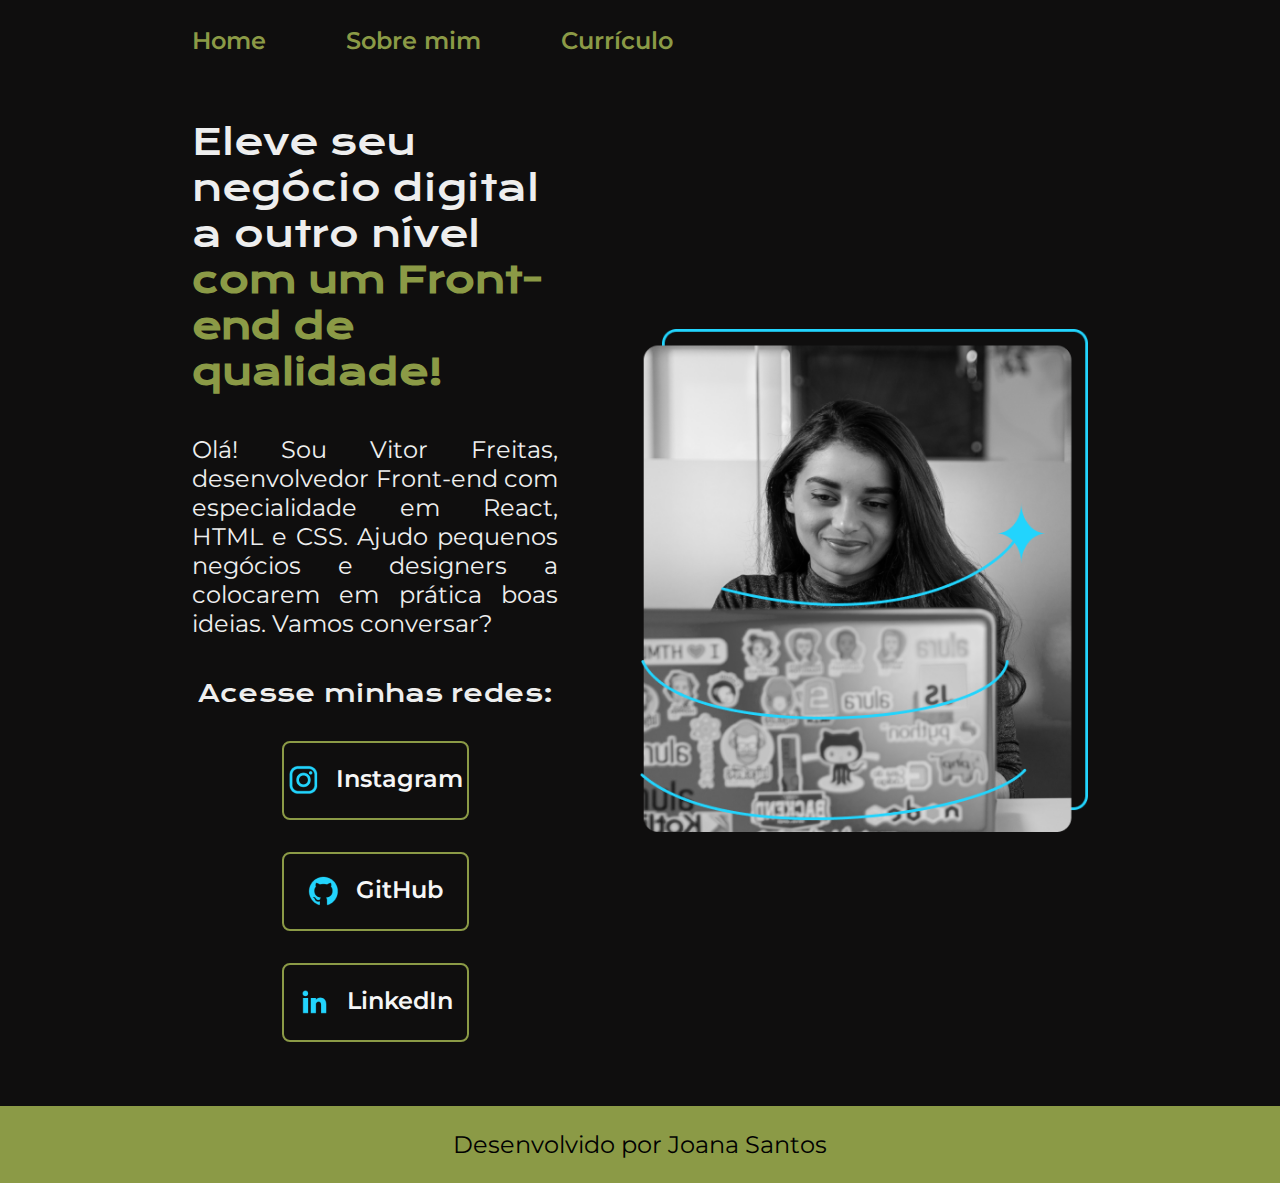
==== index.html @ 1932bcab "first commit" ====
<!DOCTYPE html>
<html lang="pt-bt">
<head>
    <meta charset="UTF-8">
    <meta http-equiv="X-UA-Compatible" content="IE=edge">
    <meta name="viewport" content="width=device-width, initial-scale=1.0">
    <title>Meu Portfólio</title>
    <link rel="stylesheet" href="normalize.css">
    <link rel="stylesheet" href="./styles/style.css">
</head>
<body>
    <header class="cabecalho">
        <nav class="cabecalho__menu">
            <a class="cabecalho__menu__link" href="index.html">Home</a>
            <a class="cabecalho__menu__link" href="about.html">Sobre mim</a>
            <a class="cabecalho__menu__link" href="curriculo.html">Currículo</a>


        </nav>
    </header>
    <main class="apresentacao">
        
        <section class="apresentacao__conteudo">
            <h1 class="apresentacao__conteudo__titulo">Eleve seu negócio digital a outro nível <strong class="titulo">com um Front-end de qualidade!</strong></h1>
            <p class="apresentacao__conteudo__texto">Olá! Sou Vitor Freitas, desenvolvedor Front-end com especialidade em React, HTML e CSS. Ajudo pequenos negócios e designers a colocarem em prática boas ideias. Vamos conversar?</p>
            <div class="apresentacao__links">
                <h2 class="apresentacao__links__subtitulo">Acesse minhas redes:</h2>

                <a class="apresentacao__links__link" href="https://www.instagram.com/vitor.lfreitas/" target="_blank" rel="noopener noreferrer">
                    <img src="assets/instagram.png" alt="Foto do Ícone do Instagram">
                    Instagram
                </a>

                <a class="apresentacao__links__link apresentacao__links__link__git" href="https://github.com/vitorlfreitas" target="_blank" rel="noopener noreferrer">
                    <img src="./assets/github.png" alt="Foto do Ícone do Github">
                    GitHub
                </a>

                <a class="apresentacao__links__link" href="https://github.com/vitorlfreitas" target="_blank" rel="noopener noreferrer">
                    <img src="assets/linkedin.png" alt="Foto do Ícone do LinkedIn">
                    LinkedIn
                </a>
            </div>
        </section>
        
        <img class="apresentacao__imagem" src="./assets/Imagem.png" alt="Foto do Vitor Freitas programando">
    </main>
    <footer class="rodape">
        <p>Desenvolvido por Joana Santos</p>
    </footer>
</body>
</html>
---- styles/style.css ----
@import url('https://fonts.googleapis.com/css2?family=Krona+One&family=Montserrat:wght@400;600&display=swap');

* {
    margin: 0;
    padding: 0;
    text-decoration: none;
}
:root {
    /* Definindo Cores */
    --background: #0f0e0e;
    --cor-destaque: #8b9a46;
    --cor-titulo: #eee;
    --cor-paragrafo: #eee;
    --cor-rodape: #010101;
    --cor-sombra: rgba(0, 0, 0, 0.25);
    --cor-hover: #541212;
    /* Fonts */
    --font-titulo: 'Krona One', sans-serif;
    --font-paragrafo: 'Montserrat', sans-serif;
}

body {
    box-sizing: border-box;
    background-color: var(--background);
    color: var(--cor-titulo);
}
.cabecalho {
    padding: 2% 0% 0% 15%;
}
.cabecalho__menu {
    display: flex;
    gap: 80px;
}
.cabecalho__menu__link {
    font-family: var(--font-paragrafo);
    font-size: 1.5rem;
    font-weight: 600;
    color: var(--cor-destaque);
}
.cabecalho__menu__link:hover {
    color: var(--cor-hover);
    transition-duration: 0.4s;
}
.apresentacao {
    padding: 5% 15%;
    display: flex;
    align-items: center;
    justify-content: space-between;
    gap: 82px;
}
.apresentacao__conteudo {
    width: 50%;
    display: flex;
    flex-direction: column;
    gap: 40px;
}
.apresentacao__conteudo__titulo {
    font-family: var(--font-titulo);
    text-shadow: 0px 4px 4px 0px var(--cor-sombra);
    font-size: 2.25rem;
    font-style: normal;
    font-weight: 400;
}
.apresentacao__conteudo__subtitulo {
    font-family: var(--font-titulo);
    text-shadow: 0px 4px 4px 0px var(--cor-sombra);
    font-size: 1.87rem;
    font-style: normal;
    font-weight: 400;
    border-bottom: 4px solid var(--cor-destaque);
}
.titulo {
    color: var(--cor-destaque);
}
.apresentacao__conteudo__texto {
    font-family: var(--font-paragrafo);
    font-size: 1.5rem;
    font-style: normal;
    font-weight: 400;
    text-align: justify;
}
.apresentacao__links {
    display: flex;
    flex-direction: column;
    justify-content: space-between;
    align-items: center;
    gap: 32px;
}
.apresentacao__links__subtitulo {
    font-family: var(--font-titulo);
    font-weight: 400;
    font-size: 1.5rem;
}
.apresentacao__links__link {
    display: flex;
    justify-content: center;
    gap: 16px;

    width: 50%;
    border: 2px solid var(--cor-destaque);
    border-radius: 8px;
    padding: 21.5px 0;

    text-align: center;
    font-family: var(--font-paragrafo);
    font-size: 1.5rem;
    font-weight: 600;

    color: #f6f6f6;
    
}
.apresentacao__links__link:hover {
    background-color: var(--cor-hover);
    box-shadow: 0px 0px 8px 0px var(--cor-hover);
    transition-duration: 0.6s;

}
.apresentacao__imagem {
    width: 50%;
}

.rodape {
    background-color: var(--cor-destaque);
    color: var(--cor-rodape);
    padding: 24px;

    text-align: center;
    font-family: var(--font-paragrafo);
    font-size: 1.5rem;
    font-weight: 400;
}

@media (max-width: 1200px)
{
    .cabecalho {
        padding: 10%;
    }
    .cabecalho__menu {
        justify-content: center;
    }
    .apresentacao {
        flex-direction: column-reverse;
        padding: 5%;
    }
    .apresentacao__conteudo {
        width: auto;
    }

    
}
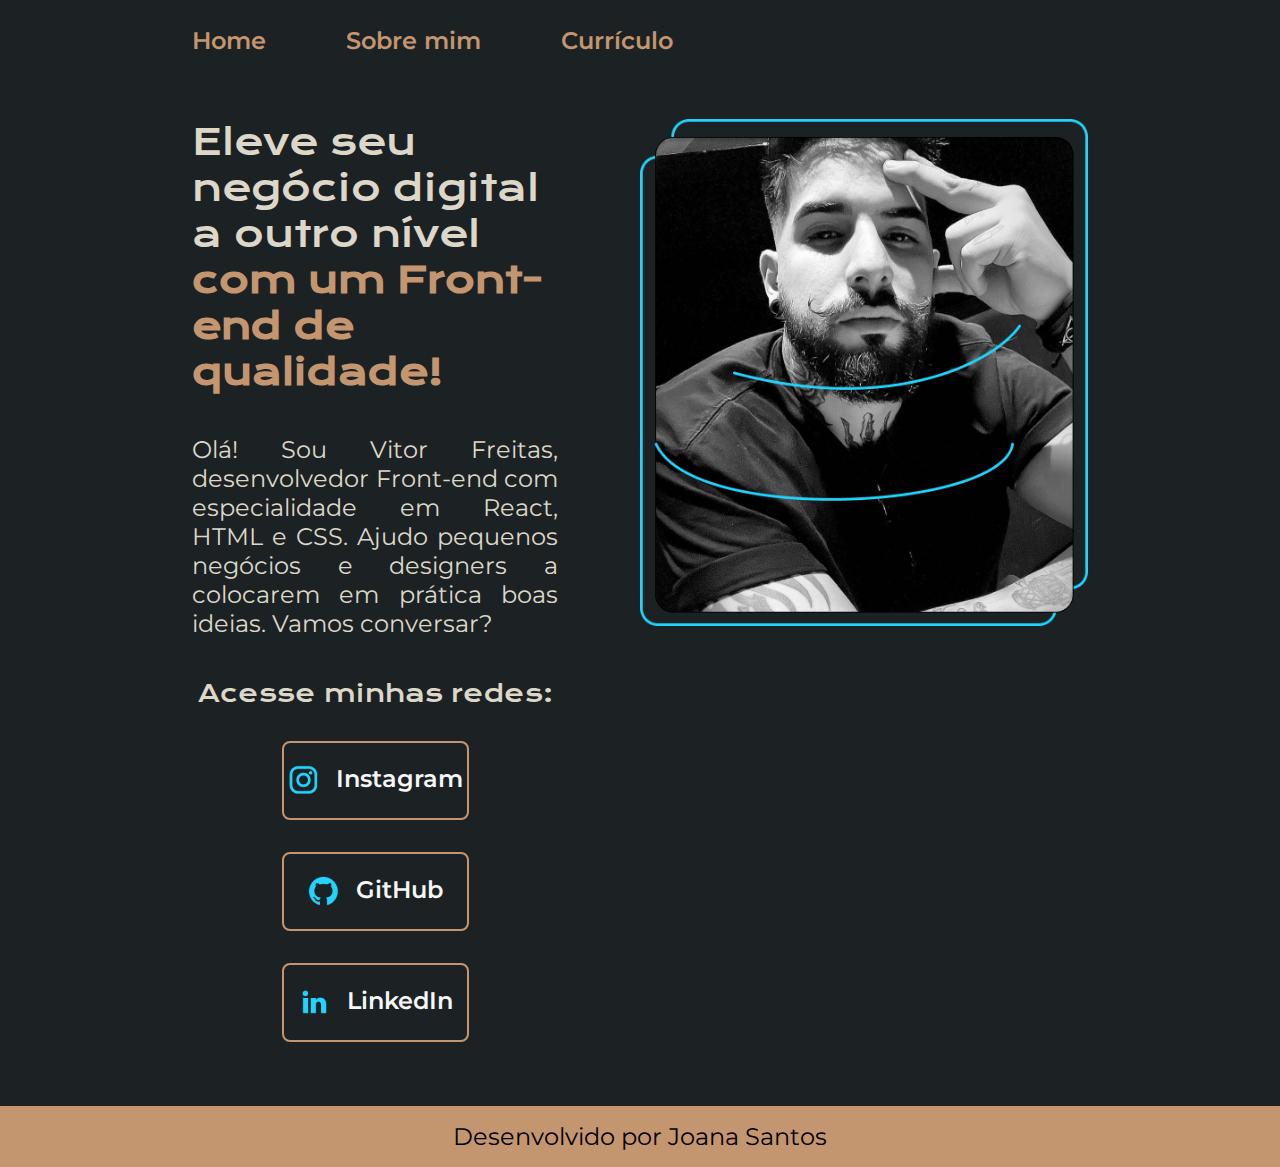
==== commit 75cb366e: "fix bugs and responsiviness" ====
--- a/index.html
+++ b/index.html
@@ -36,14 +36,14 @@
                     GitHub
                 </a>
 
-                <a class="apresentacao__links__link" href="https://github.com/vitorlfreitas" target="_blank" rel="noopener noreferrer">
+                <a class="apresentacao__links__link" href="https://www.linkedin.com/in/vitorlucfreitas/" target="_blank" rel="noopener noreferrer">
                     <img src="assets/linkedin.png" alt="Foto do Ícone do LinkedIn">
                     LinkedIn
                 </a>
             </div>
         </section>
         
-        <img class="apresentacao__imagem" src="./assets/Imagem.png" alt="Foto do Vitor Freitas programando">
+        <img class="apresentacao__imagem" src="./assets/eu.png" alt="Foto do Vitor Freitas">
     </main>
     <footer class="rodape">
         <p>Desenvolvido por Joana Santos</p>
--- a/styles/style.css
+++ b/styles/style.css
@@ -7,10 +7,10 @@
 }
 :root {
     /* Definindo Cores */
-    --background: #0f0e0e;
-    --cor-destaque: #8b9a46;
-    --cor-titulo: #eee;
-    --cor-paragrafo: #eee;
+    --background: #1c2224;
+    --cor-destaque: #c49670;
+    --cor-titulo: #DCD7C9;
+    --cor-paragrafo: #DCD7C9;
     --cor-rodape: #010101;
     --cor-sombra: rgba(0, 0, 0, 0.25);
     --cor-hover: #541212;
@@ -122,22 +122,32 @@
 .rodape {
     background-color: var(--cor-destaque);
     color: var(--cor-rodape);
-    padding: 24px;
+    padding: 16px;
 
     text-align: center;
     font-family: var(--font-paragrafo);
     font-size: 1.5rem;
     font-weight: 400;
 }
+@media (max-width: 1800px) 
+{
+    .apresentacao__imagem {
+        width: 50%;
+        align-self: flex-start;
+    }
+}
 
 @media (max-width: 1200px)
 {
     .cabecalho {
-        padding: 10%;
+        padding: 8%;
     }
     .cabecalho__menu {
         justify-content: center;
     }
+    .cabecalho__menu__link {
+        font-size: 2.2rem;
+    } 
     .apresentacao {
         flex-direction: column-reverse;
         padding: 5%;
@@ -145,6 +155,58 @@
     .apresentacao__conteudo {
         width: auto;
     }
-
+    .apresentacao__imagem {
+        width: 60%;
+        margin: auto;
+    }
+    .rodape {
+        font-size: 1.2rem;
+        padding: 10px;
+    }
+}
+
+@media (max-width: 900px)
+{
+    .cabecalho {
+        padding: 6%;
+    }
+    .cabecalho__menu__link {
+        font-size: 1.8rem;
+    } 
+}
+@media (max-width: 630px) 
+{
+    .cabecalho__menu__link {
+        font-size: 1.4rem;
+    } 
+    .cabecalho__menu {
+        gap: 35px;
+    }
+}
+@media (max-width: 580px) 
+{
+    .cabecalho__menu__link {
+        font-size: 1.1rem;
+    } 
+    .cabecalho__menu {
+        gap: 50px;
+    }
+}
     
-}
+@media (max-width: 470px) 
+{
+    .cabecalho {
+        padding: 4% 5% 2% 5%;
+    }
+    .cabecalho__menu {
+        gap: 50px;
+    }
+    .cabecalho__menu__link {
+        font-size: 1.0rem;
+    }
+    .apresentacao__imagem {
+        width: 75%;
+    }
+}
+
+
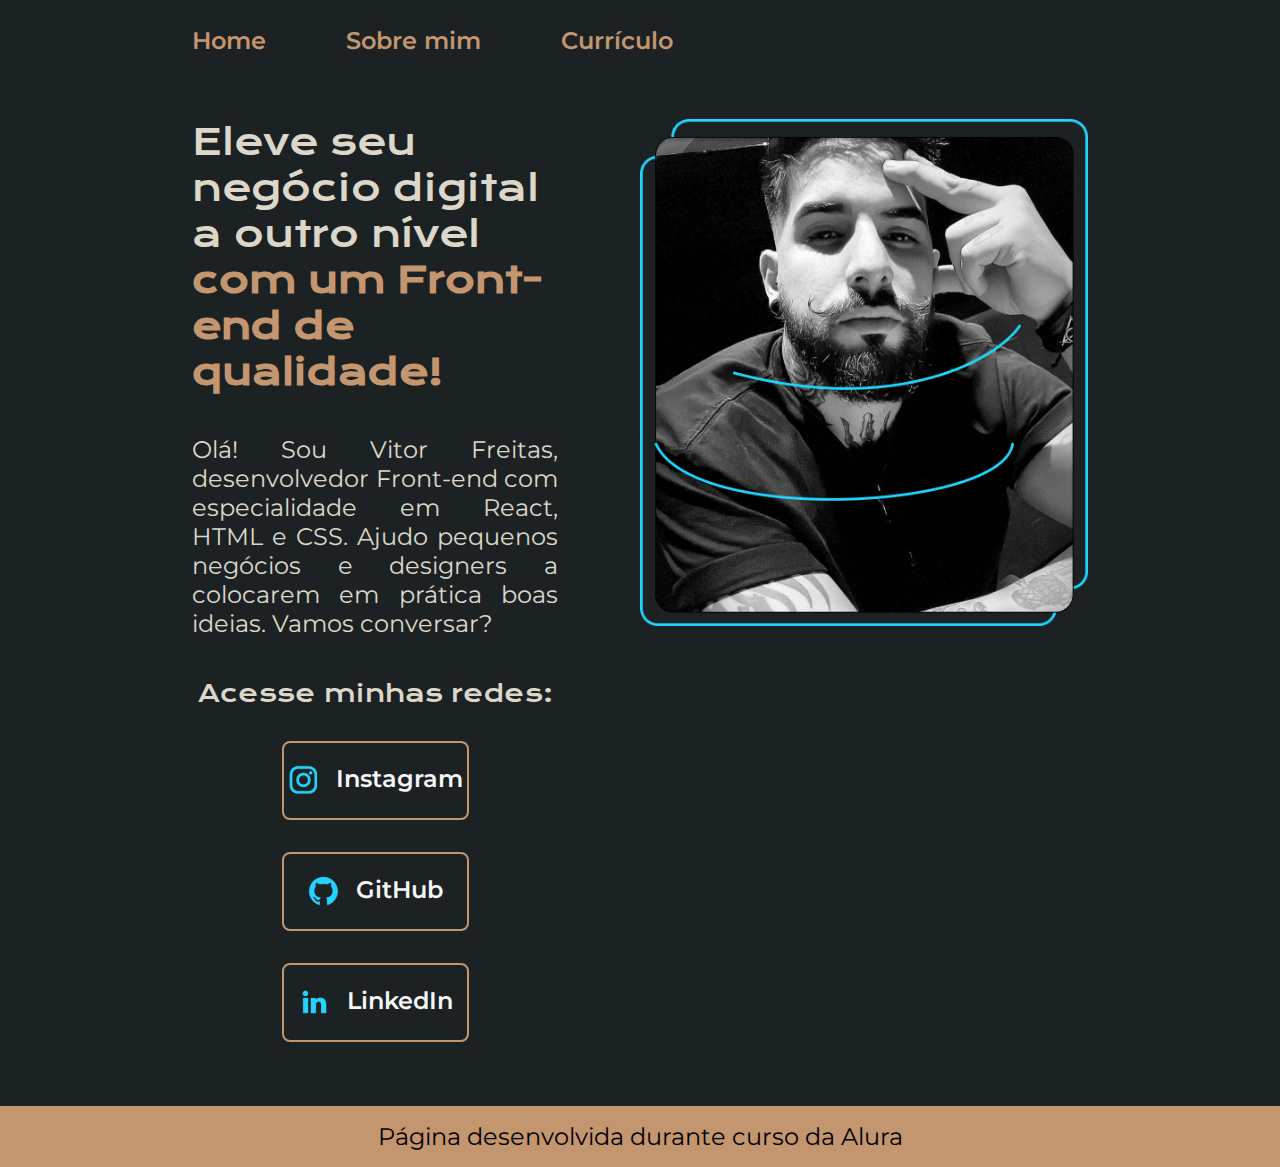
==== commit d5e456d0: "updates" ====
--- a/index.html
+++ b/index.html
@@ -46,7 +46,7 @@
         <img class="apresentacao__imagem" src="./assets/eu.png" alt="Foto do Vitor Freitas">
     </main>
     <footer class="rodape">
-        <p>Desenvolvido por Joana Santos</p>
+        <p>Página desenvolvida durante curso da Alura</p>
     </footer>
 </body>
 </html>